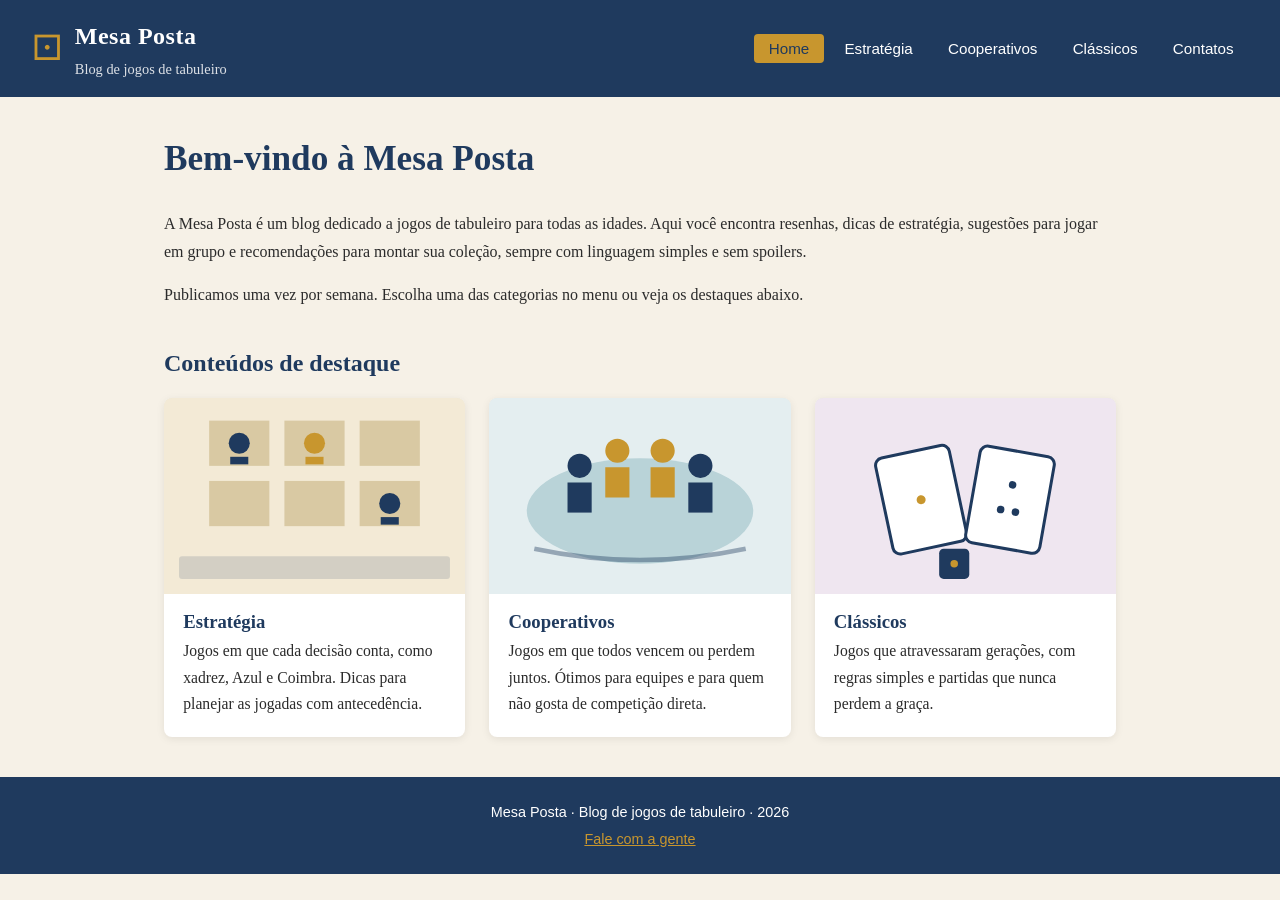
==== index.html @ 02832769 "Blog Mesa Posta" ====
<!DOCTYPE html>
<html lang="pt-BR">
<head>
  <meta charset="UTF-8">
  <meta name="viewport" content="width=device-width, initial-scale=1.0">
  <title>Home | Mesa Posta - Blog de Jogos de Tabuleiro</title>
  <link rel="stylesheet" href="css/style.css">
</head>
<body>
  <header class="site-header">
    <div class="brand">
      <span class="logo" aria-hidden="true">&#9856;</span>
      <div>
        <p class="site-name">Mesa Posta</p>
        <p class="tagline">Blog de jogos de tabuleiro</p>
      </div>
    </div>
    <nav class="main-nav" aria-label="Navegação principal">
      <ul>
        <li><a href="index.html" aria-current="page">Home</a></li>
        <li><a href="estrategia.html">Estratégia</a></li>
        <li><a href="cooperativos.html">Cooperativos</a></li>
        <li><a href="classicos.html">Clássicos</a></li>
        <li><a href="contatos.html">Contatos</a></li>
      </ul>
    </nav>
  </header>

  <main>
    <section class="intro">
      <h1>Bem-vindo à Mesa Posta</h1>
      <p>A Mesa Posta é um blog dedicado a jogos de tabuleiro para todas as idades. Aqui você encontra resenhas, dicas de estratégia, sugestões para jogar em grupo e recomendações para montar sua coleção, sempre com linguagem simples e sem spoilers.</p>
      <p>Publicamos uma vez por semana. Escolha uma das categorias no menu ou veja os destaques abaixo.</p>
    </section>

    <section class="highlights" aria-labelledby="destaques">
      <h2 id="destaques">Conteúdos de destaque</h2>
      <div class="cards">
        <article class="card">
          <a href="estrategia.html" class="card-link">
            <img src="assets/destaque-estrategia.svg" alt="Ilustração de peças de xadrez sobre um tabuleiro">
            <h3>Estratégia</h3>
          </a>
          <p>Jogos em que cada decisão conta, como xadrez, Azul e Coimbra. Dicas para planejar as jogadas com antecedência.</p>
        </article>
        <article class="card">
          <a href="cooperativos.html" class="card-link">
            <img src="assets/destaque-cooperativos.svg" alt="Ilustração de quatro peças de jogador reunidas em volta de um tabuleiro">
            <h3>Cooperativos</h3>
          </a>
          <p>Jogos em que todos vencem ou perdem juntos. Ótimos para equipes e para quem não gosta de competição direta.</p>
        </article>
        <article class="card">
          <a href="classicos.html" class="card-link">
            <img src="assets/destaque-classicos.svg" alt="Ilustração de dados e cartas de jogos clássicos">
            <h3>Clássicos</h3>
          </a>
          <p>Jogos que atravessaram gerações, com regras simples e partidas que nunca perdem a graça.</p>
        </article>
      </div>
    </section>
  </main>

  <footer class="site-footer">
    <p>Mesa Posta &middot; Blog de jogos de tabuleiro &middot; 2026</p>
    <p><a href="contatos.html">Fale com a gente</a></p>
  </footer>
</body>
</html>
---- css/style.css ----
:root {
  --azul: #1f3a5e;
  --bege: #f6f1e7;
  --dourado: #c8962e;
  --texto: #2b2b2b;
  --branco: #ffffff;
}
* { box-sizing: border-box; }
body {
  margin: 0;
  font-family: Georgia, "Times New Roman", serif;
  color: var(--texto);
  background: var(--bege);
  line-height: 1.7;
}
.site-header {
  background: var(--azul);
  color: var(--branco);
  padding: 1rem 2rem;
  display: flex;
  flex-wrap: wrap;
  justify-content: space-between;
  align-items: center;
  gap: 1rem;
}
.brand { display: flex; align-items: center; gap: 0.8rem; }
.logo { font-size: 2.2rem; color: var(--dourado); }
.site-name { margin: 0; font-size: 1.5rem; font-weight: bold; letter-spacing: 0.5px; }
.tagline { margin: 0; font-size: 0.9rem; opacity: 0.85; }
.main-nav ul {
  list-style: none;
  margin: 0;
  padding: 0;
  display: flex;
  flex-wrap: wrap;
  gap: 0.4rem;
}
.main-nav a {
  color: var(--branco);
  text-decoration: none;
  padding: 0.4rem 0.9rem;
  border-radius: 4px;
  font-family: Arial, Helvetica, sans-serif;
  font-size: 0.95rem;
}
.main-nav a:hover,
.main-nav a[aria-current="page"] {
  background: var(--dourado);
  color: var(--azul);
}
main {
  max-width: 1000px;
  margin: 0 auto;
  padding: 2.5rem 1.5rem;
}
h1, h2, h3 { color: var(--azul); line-height: 1.25; }
h1 { font-size: 2.2rem; margin-top: 0; }
h2 { font-size: 1.5rem; margin-top: 2rem; }
.lead { font-size: 1.15rem; color: #555; margin-bottom: 2rem; }
.intro { margin-bottom: 2.5rem; }
.highlights h2 { margin-top: 0; }
.cards {
  display: grid;
  grid-template-columns: repeat(auto-fit, minmax(260px, 1fr));
  gap: 1.5rem;
}
.card {
  background: var(--branco);
  border-radius: 8px;
  overflow: hidden;
  box-shadow: 0 2px 8px rgba(0,0,0,0.08);
  transition: transform 0.2s ease, box-shadow 0.2s ease;
}
.card:hover { transform: translateY(-3px); box-shadow: 0 6px 16px rgba(0,0,0,0.12); }
.card-link { color: inherit; text-decoration: none; display: block; }
.card img { width: 100%; height: auto; display: block; background: #e9e4d8; }
.card h3 { margin: 1rem 1.2rem 0.3rem; }
.card p { margin: 0 1.2rem 1.2rem; font-size: 0.98rem; }
.content section { margin-bottom: 1.5rem; }
.content p { margin: 0 0 1rem; }
.contact-form {
  display: grid;
  gap: 0.5rem;
  max-width: 560px;
  background: var(--branco);
  padding: 1.5rem;
  border-radius: 8px;
  box-shadow: 0 2px 8px rgba(0,0,0,0.08);
}
.contact-form label { font-family: Arial, Helvetica, sans-serif; font-weight: bold; font-size: 0.95rem; margin-top: 0.4rem; }
.contact-form input,
.contact-form select,
.contact-form textarea {
  font: inherit;
  padding: 0.55rem;
  border: 1px solid #bbb;
  border-radius: 4px;
}
.contact-form button {
  margin-top: 0.8rem;
  justify-self: start;
  background: var(--azul);
  color: var(--branco);
  border: none;
  padding: 0.6rem 1.6rem;
  border-radius: 4px;
  font-size: 1rem;
  cursor: pointer;
}
.contact-form button:hover { background: var(--dourado); color: var(--azul); }
.site-footer {
  background: var(--azul);
  color: var(--branco);
  text-align: center;
  padding: 1.2rem;
  font-family: Arial, Helvetica, sans-serif;
  font-size: 0.9rem;
}
.site-footer p { margin: 0.2rem 0; }
.site-footer a { color: var(--dourado); }
@media (max-width: 600px) {
  .site-header { padding: 1rem; }
  h1 { font-size: 1.8rem; }
  .main-nav a { font-size: 0.85rem; padding: 0.35rem 0.6rem; }
}
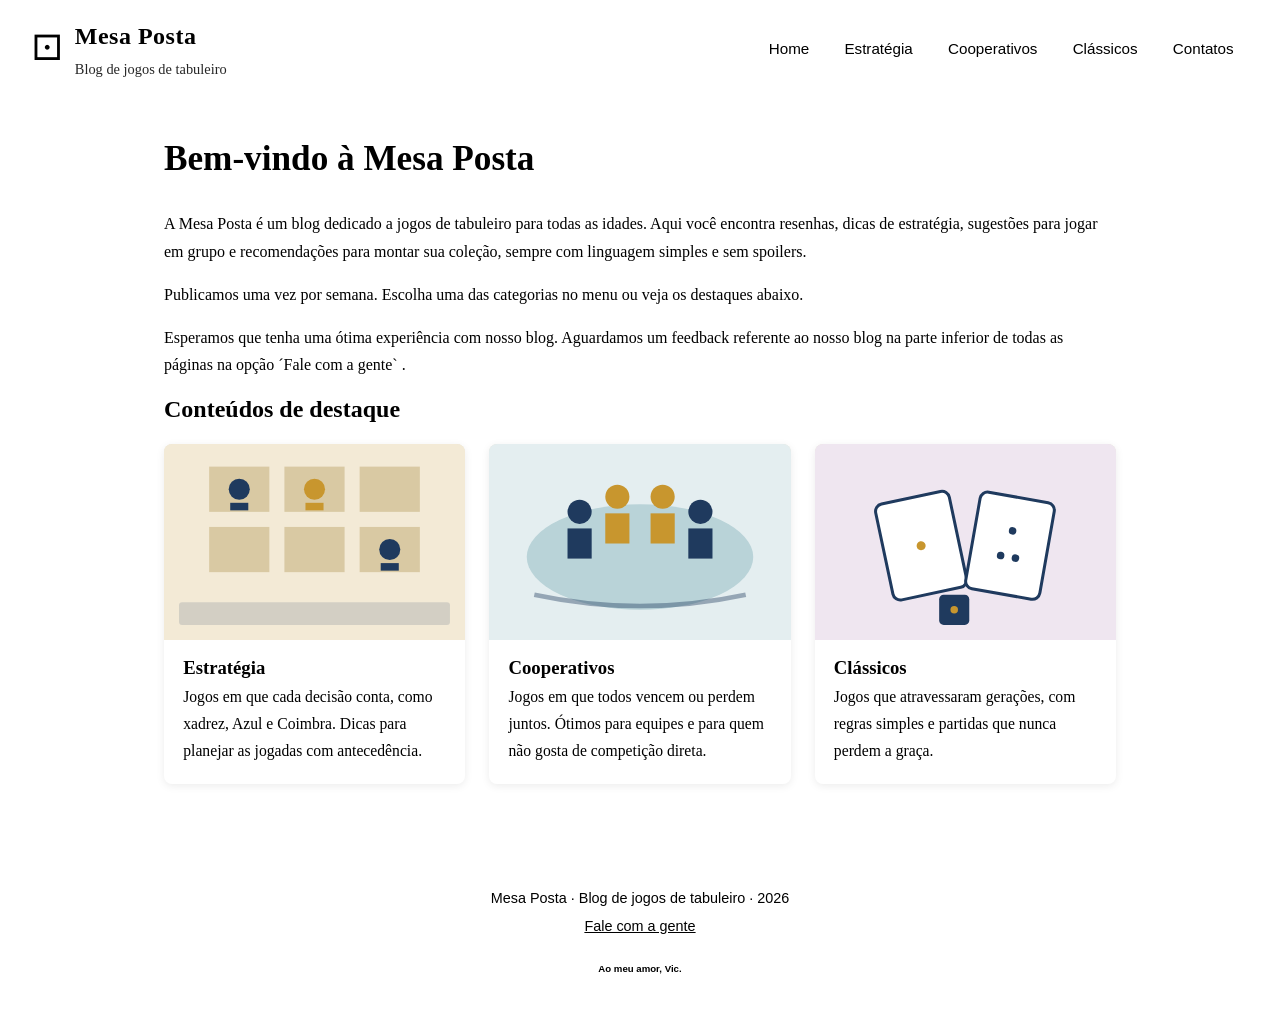
==== commit a7276224: "Ajuste da marca no rodapé" ====
--- a/index.html
+++ b/index.html
@@ -3,7 +3,7 @@
 <head>
   <meta charset="UTF-8">
   <meta name="viewport" content="width=device-width, initial-scale=1.0">
-  <title>Home | Mesa Posta - Blog de Jogos de Tabuleiro</title>
+  <title>Mesa Posta - Blog de Jogos de Tabuleiro</title>
   <link rel="stylesheet" href="css/style.css">
 </head>
 <body>
@@ -15,15 +15,13 @@
         <p class="tagline">Blog de jogos de tabuleiro</p>
       </div>
     </div>
-    <nav class="main-nav" aria-label="Navegação principal">
-      <ul>
-        <li><a href="index.html" aria-current="page">Home</a></li>
-        <li><a href="estrategia.html">Estratégia</a></li>
-        <li><a href="cooperativos.html">Cooperativos</a></li>
-        <li><a href="classicos.html">Clássicos</a></li>
-        <li><a href="contatos.html">Contatos</a></li>
-      </ul>
-    </nav>
+    <div class="menu">
+      <nav class="main-nav" aria-label="Home"><a href="index.html" aria-current="page">Home</a></nav>
+      <nav class="main-nav" aria-label="Estratégia"><a href="estrategia.html">Estratégia</a></nav>
+      <nav class="main-nav" aria-label="Cooperativos"><a href="cooperativos.html">Cooperativos</a></nav>
+      <nav class="main-nav" aria-label="Clássicos"><a href="classicos.html">Clássicos</a></nav>
+      <nav class="main-nav" aria-label="Contatos"><a href="contatos.html">Contatos</a></nav>
+    </div>
   </header>
 
   <main>
@@ -31,7 +29,9 @@
       <h1>Bem-vindo à Mesa Posta</h1>
       <p>A Mesa Posta é um blog dedicado a jogos de tabuleiro para todas as idades. Aqui você encontra resenhas, dicas de estratégia, sugestões para jogar em grupo e recomendações para montar sua coleção, sempre com linguagem simples e sem spoilers.</p>
       <p>Publicamos uma vez por semana. Escolha uma das categorias no menu ou veja os destaques abaixo.</p>
-    </section>
+      <p>Esperamos que tenha uma ótima experiência com nosso blog. Aguardamos um feedback referente ao nosso blog na parte inferior de todas as páginas na opção ´Fale com a gente`
+        .</p>
+    </p>
 
     <section class="highlights" aria-labelledby="destaques">
       <h2 id="destaques">Conteúdos de destaque</h2>
@@ -64,6 +64,7 @@
   <footer class="site-footer">
     <p>Mesa Posta &middot; Blog de jogos de tabuleiro &middot; 2026</p>
     <p><a href="contatos.html">Fale com a gente</a></p>
+    <h6>Ao meu amor, Vic.</h6>
   </footer>
 </body>
 </html>
--- a/css/style.css
+++ b/css/style.css
@@ -1,4 +1,4 @@
-:root {
+Apent {
   --azul: #1f3a5e;
   --bege: #f6f1e7;
   --dourado: #c8962e;
@@ -27,14 +27,12 @@
 .logo { font-size: 2.2rem; color: var(--dourado); }
 .site-name { margin: 0; font-size: 1.5rem; font-weight: bold; letter-spacing: 0.5px; }
 .tagline { margin: 0; font-size: 0.9rem; opacity: 0.85; }
-.main-nav ul {
-  list-style: none;
-  margin: 0;
-  padding: 0;
+.menu {
   display: flex;
   flex-wrap: wrap;
   gap: 0.4rem;
 }
+.main-nav { margin: 0; }
 .main-nav a {
   color: var(--branco);
   text-decoration: none;
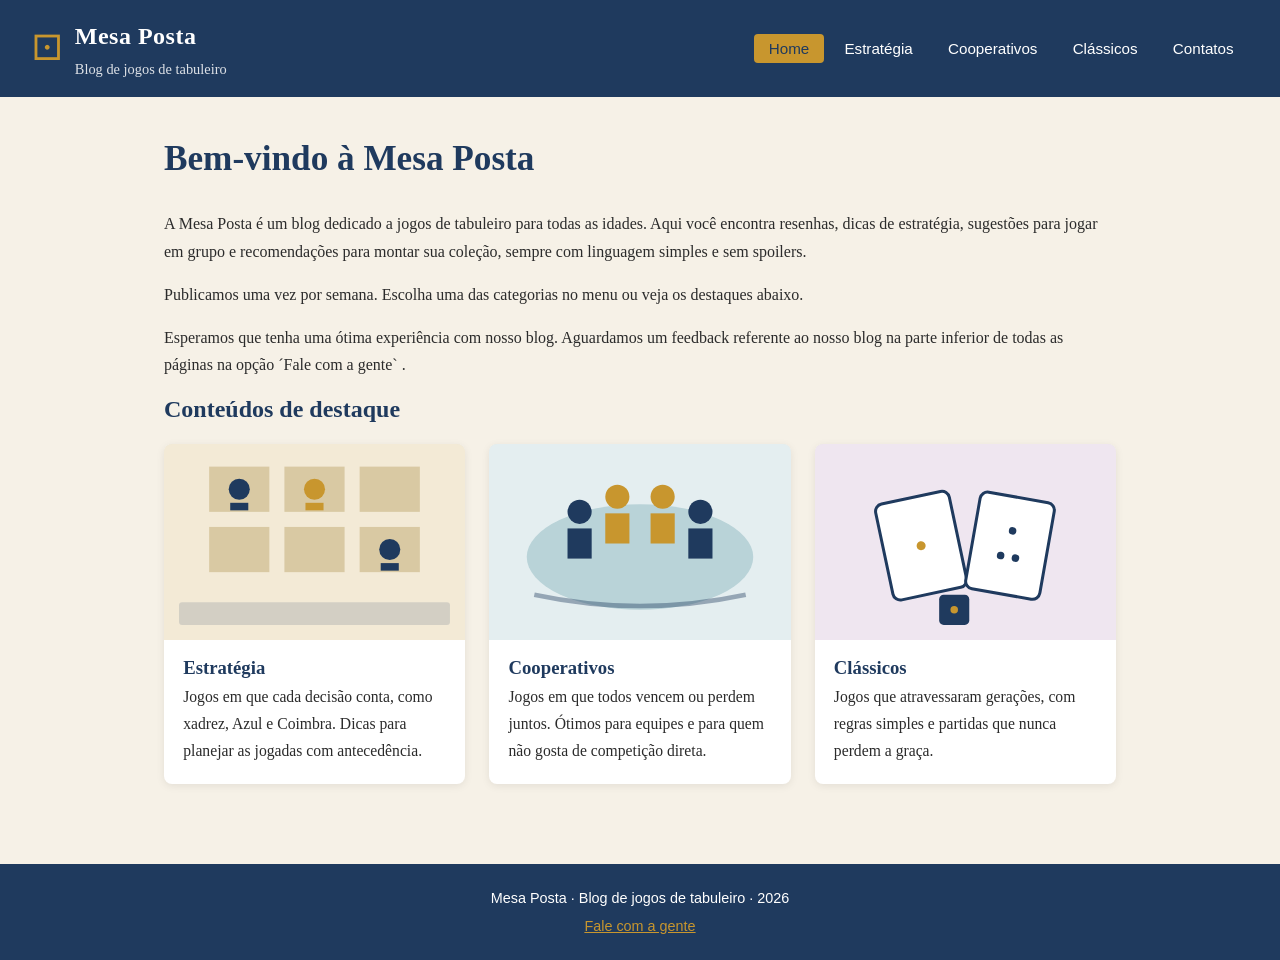
==== commit af3948f9: "Corrige rodapé e marca" ====
--- a/index.html
+++ b/index.html
@@ -64,7 +64,6 @@
   <footer class="site-footer">
     <p>Mesa Posta &middot; Blog de jogos de tabuleiro &middot; 2026</p>
     <p><a href="contatos.html">Fale com a gente</a></p>
-    <h6>Ao meu amor, Vic.</h6>
   </footer>
 </body>
 </html>
--- a/css/style.css
+++ b/css/style.css
@@ -1,4 +1,4 @@
-Apent {
+:root{
   --azul: #1f3a5e;
   --bege: #f6f1e7;
   --dourado: #c8962e;
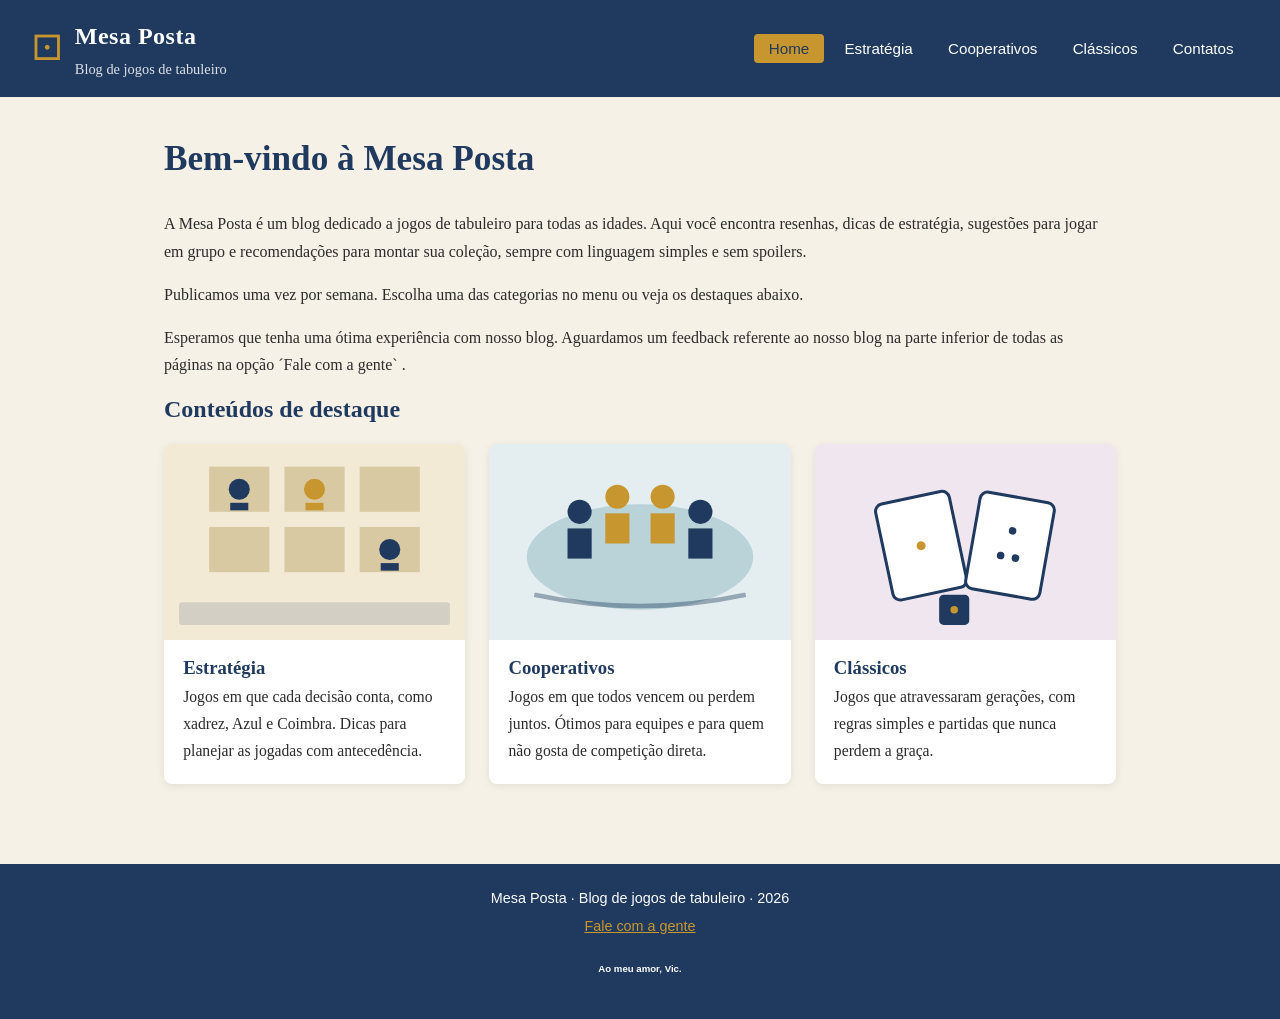
==== commit 5fa5072c: "Corrige rodapé e marca" ====
--- a/index.html
+++ b/index.html
@@ -64,6 +64,7 @@
   <footer class="site-footer">
     <p>Mesa Posta &middot; Blog de jogos de tabuleiro &middot; 2026</p>
     <p><a href="contatos.html">Fale com a gente</a></p>
-  </footer>
+  <h6>Ao meu amor, Vic.<h6
+    ></footer>
 </body>
 </html>
--- a/css/style.css
+++ b/css/style.css
@@ -107,8 +107,9 @@
 }
 .contact-form button:hover { background: var(--dourado); color: var(--azul); }
 .site-footer {
-  background: var(--azul);
-  color: var(--branco);
+  position: relative;
+  background: #1f3a5e;
+  color: #ffffff;
   text-align: center;
   padding: 1.2rem;
   font-family: Arial, Helvetica, sans-serif;
@@ -121,3 +122,11 @@
   h1 { font-size: 1.8rem; }
   .main-nav a { font-size: 0.85rem; padding: 0.35rem 0.6rem; }
 }
+.marca {
+  position: absolute;
+  bottom: 15px;
+  right: 80px;
+  margin: 0;
+  font-size: 0.75rem;
+  color: #ffffff;
+}
